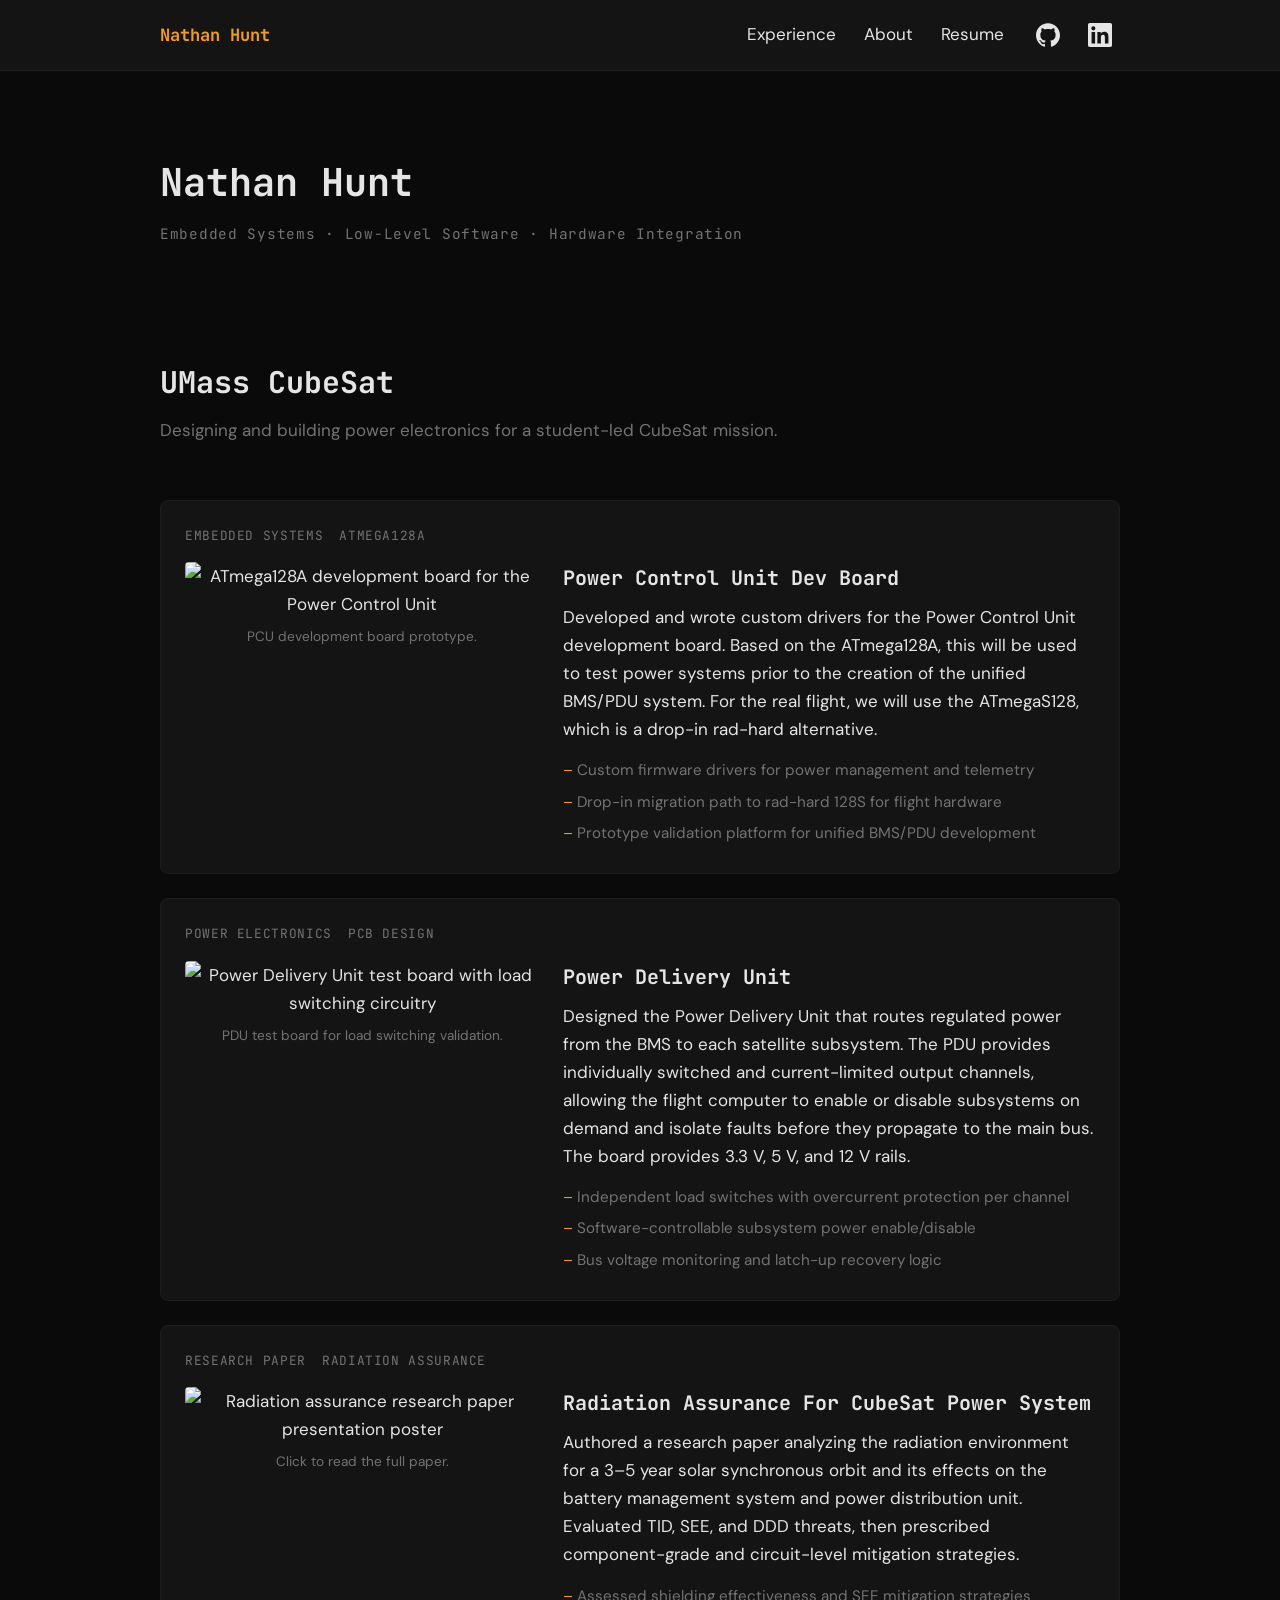
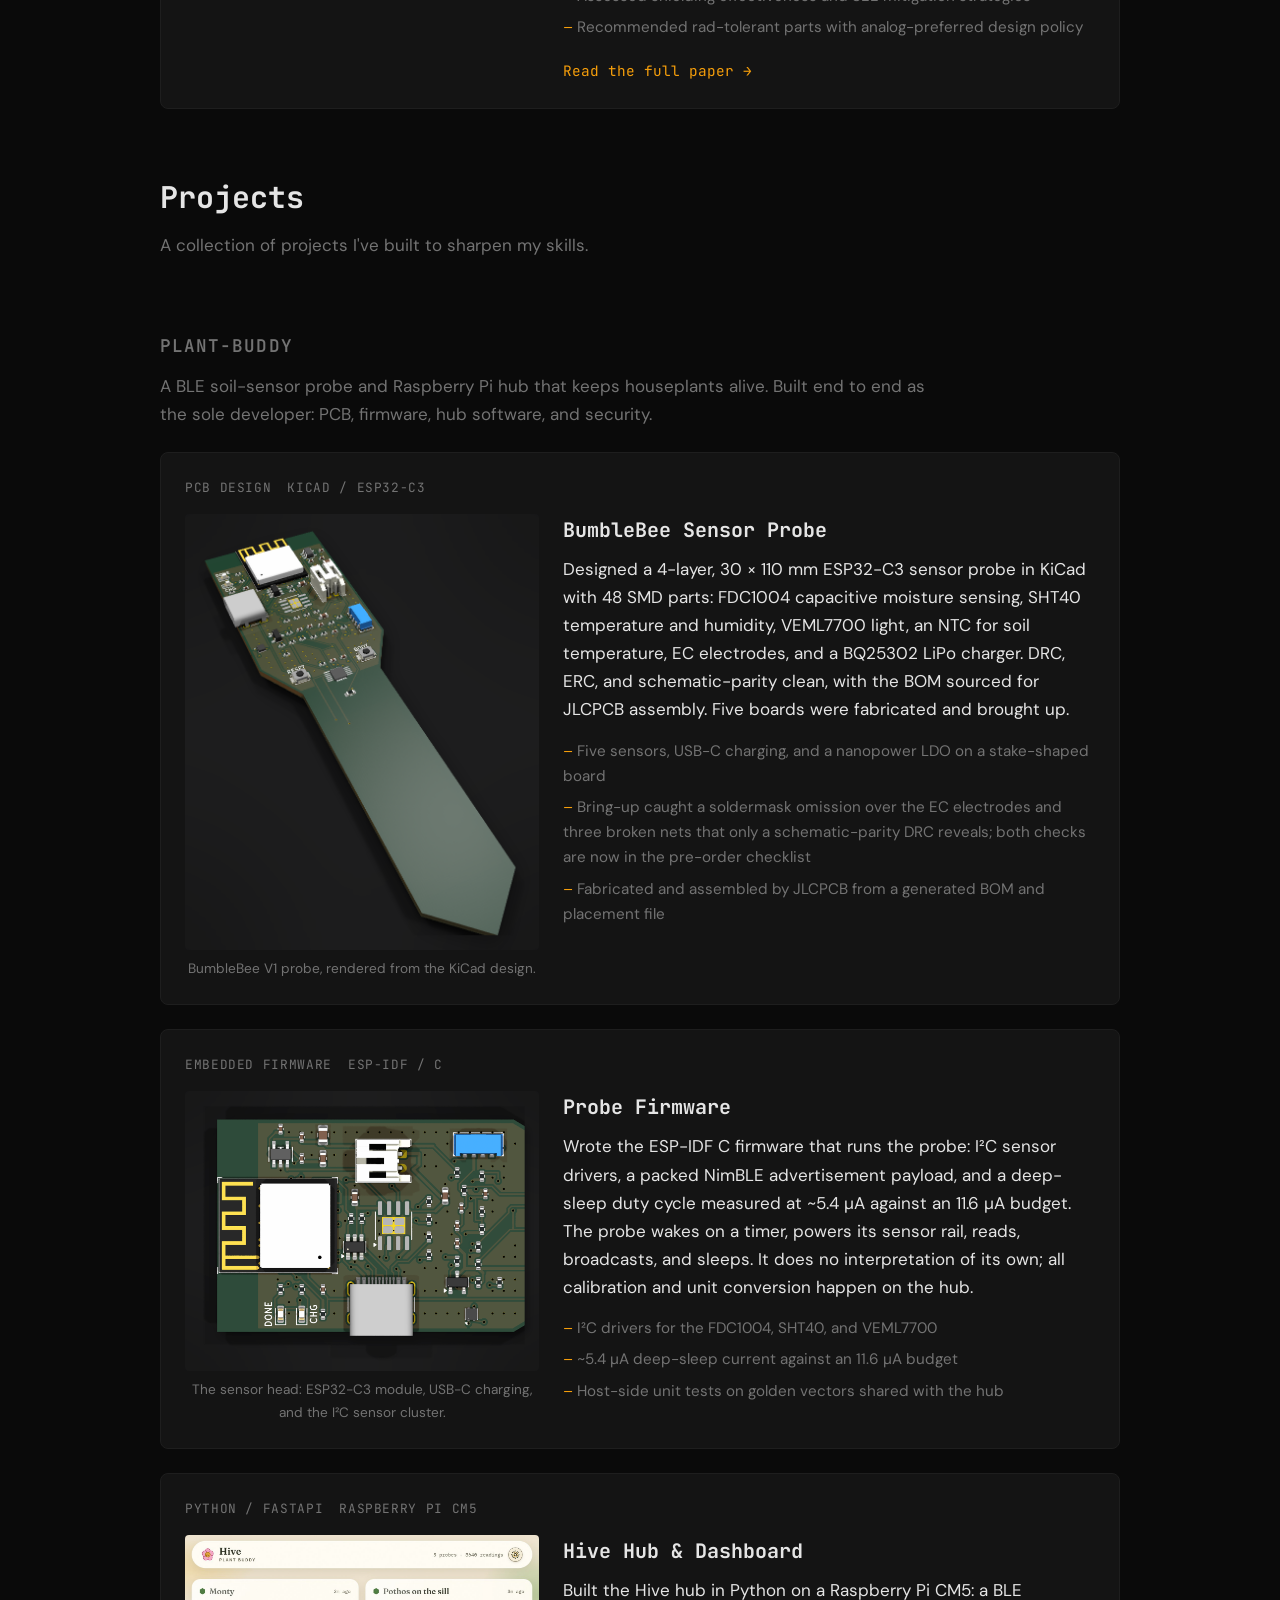
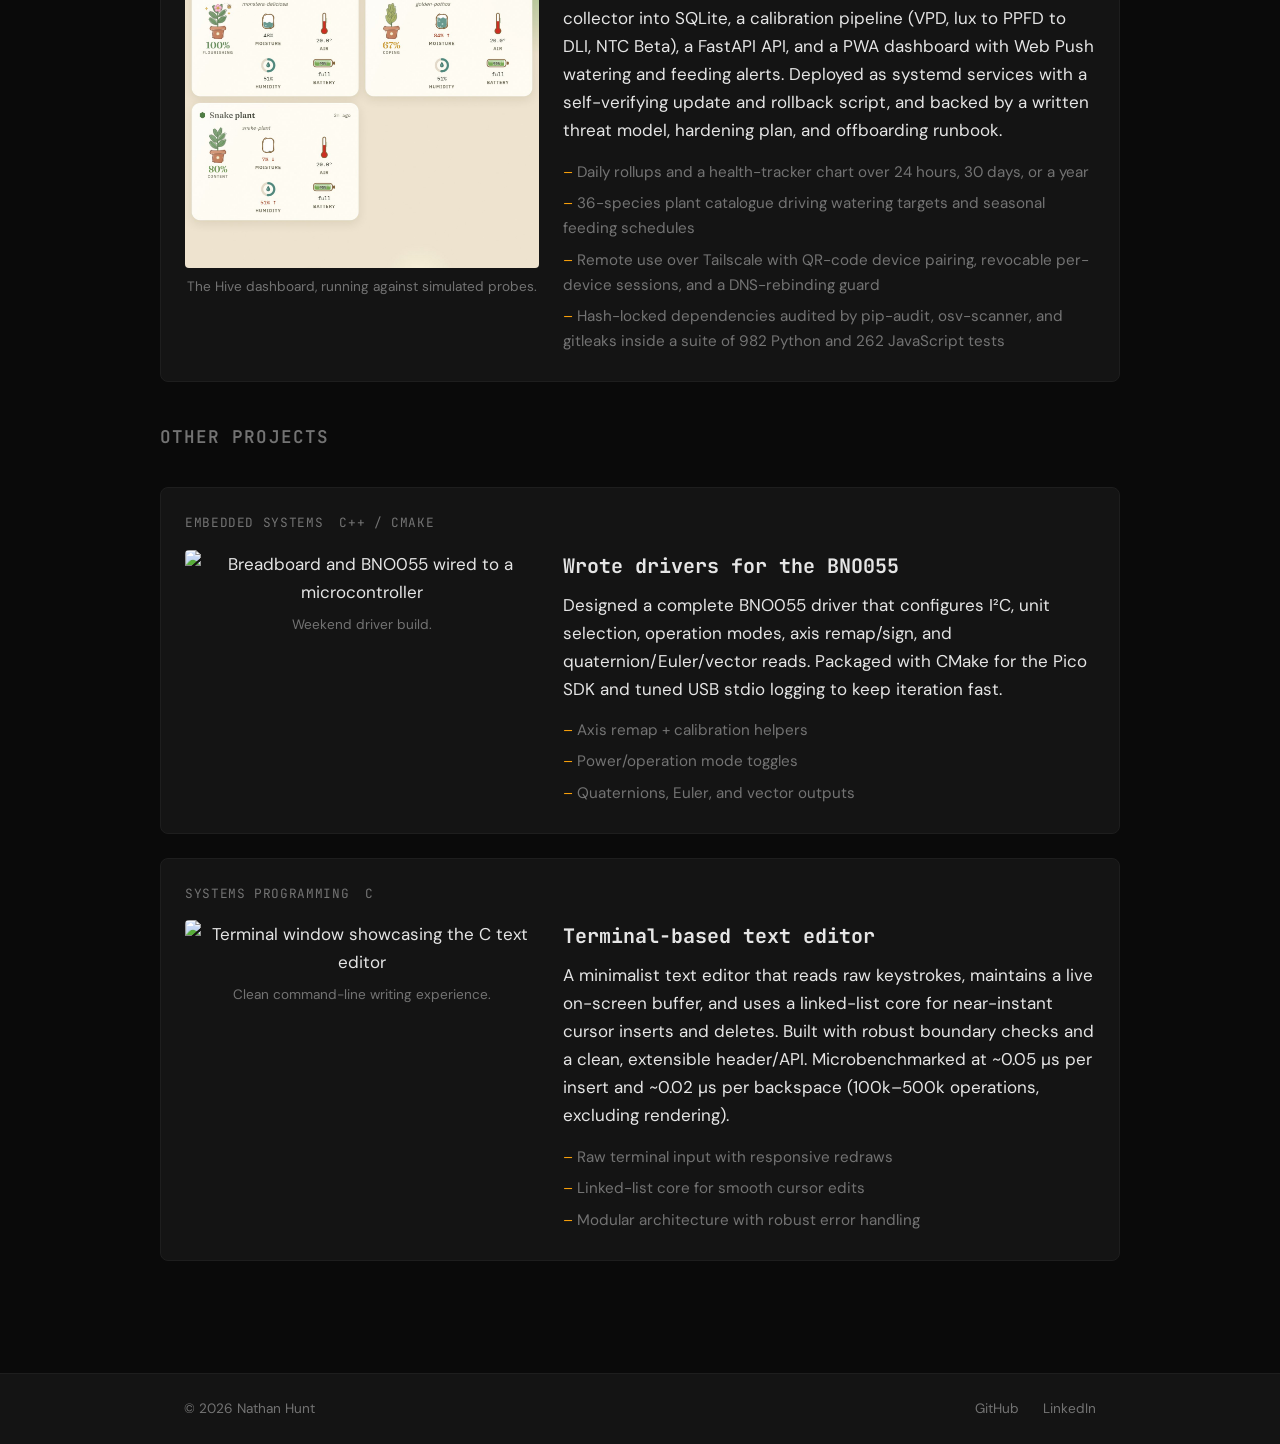
==== index.html @ d7361bd7 "Skills update - update with my summer project" ====
<!doctype html>
<html lang="en">

<head>
  <meta charset="utf-8" />
  <meta name="viewport" content="width=device-width, initial-scale=1" />


  <title>Projects | Nathan Hunt</title>

  <link rel="preconnect" href="https://fonts.googleapis.com">
  <link rel="preconnect" href="https://fonts.gstatic.com" crossorigin>
  <link
    href="https://fonts.googleapis.com/css2?family=DM+Sans:wght@400;500;700&family=JetBrains+Mono:wght@400;700&display=swap"
    rel="stylesheet">
  <link rel="stylesheet" href="styles.css" />
</head>

<body>
  <header class="site-header">
    <div class="container header-inner">
      <div class="brand-mark">Nathan Hunt</div>
      <nav class="site-nav" aria-label="Main navigation">
        <div class="nav-item has-dropdown">
          <a href="index.html" class="nav-link">Experience</a>
          <div class="dropdown" role="menu" aria-label="Experience shortcuts">
            <a href="index.html#cubesat" class="dropdown-heading">UMass CubeSat</a>
            <a href="index.html#cubesat_work_pcu" class="dropdown-link">Power Control Unit</a>
            <a href="index.html#cubesat_work_pdu" class="dropdown-link">Power Delivery Unit</a>
            <a href="index.html#cubesat_work_2" class="dropdown-link">Radiation Paper</a>
            <a href="index.html#projects" class="dropdown-heading">Projects</a>
            <a href="index.html#plantbuddy" class="dropdown-link">Plant-Buddy</a>
            <a href="index.html#project_1" class="dropdown-link">BNO055 Drivers</a>
            <a href="index.html#project_2" class="dropdown-link">Terminal-Based Text Editor</a>
          </div>
        </div>
        <a href="about.html" class="nav-link">About</a>
        <a href="resume.html" class="nav-link">Resume</a>
        <a href="https://github.com/nhunt1984" class="nav-icon" target="_blank" rel="noopener noreferrer"
          aria-label="GitHub profile (opens in a new tab)" title="GitHub">
          <svg xmlns="http://www.w3.org/2000/svg" viewBox="0 0 24 24" aria-hidden="true">
            <path
              d="M12 .297c-6.63 0-12 5.373-12 12 0 5.303 3.438 9.8 8.205 11.385.6.113.82-.258.82-.577 0-.285-.01-1.04-.015-2.04-3.338.724-4.042-1.61-4.042-1.61C4.422 18.07 3.633 17.7 3.633 17.7c-1.087-.744.084-.729.084-.729 1.205.084 1.838 1.236 1.838 1.236 1.07 1.835 2.809 1.305 3.495.998.108-.776.417-1.305.76-1.605-2.665-.3-5.466-1.332-5.466-5.93 0-1.31.465-2.38 1.235-3.22-.135-.303-.54-1.523.105-3.176 0 0 1.005-.322 3.3 1.23.96-.267 1.98-.399 3-.405 1.02.006 2.04.138 3 .405 2.28-1.552 3.285-1.23 3.285-1.23.645 1.653.24 2.873.12 3.176.765.84 1.23 1.91 1.23 3.22 0 4.61-2.805 5.625-5.475 5.92.42.36.81 1.096.81 2.22 0 1.606-.015 2.896-.015 3.286 0 .315.21.69.825.57C20.565 22.092 24 17.592 24 12.297c0-6.627-5.373-12-12-12" />
          </svg>
        </a>
        <a href="https://www.linkedin.com/in/nathan-hunt-a6624a30b/" class="nav-icon" target="_blank"
          rel="noopener noreferrer" aria-label="LinkedIn profile (opens in a new tab)" title="LinkedIn">
          <svg xmlns="http://www.w3.org/2000/svg" viewBox="0 0 24 24" aria-hidden="true">
            <path
              d="M20.447 20.452h-3.554v-5.569c0-1.328-.027-3.037-1.852-3.037-1.853 0-2.136 1.445-2.136 2.939v5.667H9.351V9h3.414v1.561h.046c.477-.9 1.637-1.85 3.37-1.85 3.601 0 4.267 2.37 4.267 5.455v6.286zM5.337 7.433a2.062 2.062 0 0 1 0-4.124 2.062 2.062 0 0 1 0 4.124zM7.119 20.452H3.555V9h3.564v11.452zM22.225 0H1.771C.792 0 0 .774 0 1.729v20.542C0 23.227.792 24 1.771 24h20.451C23.2 24 24 23.227 24 22.271V1.729C24 .774 23.2 0 22.222 0h.003z" />
          </svg>
        </a>
      </nav>
    </div>
  </header>

  <main class="container page-shell">
    <section class="hero">
      <h1 class="hero-name">Nathan Hunt</h1>
      <p class="hero-subtitle">Embedded Systems · Low-Level Software · Hardware Integration</p>

    </section>

    <section class="projects" id="cubesat" aria-label="UMass CubeSat work">
      <div class="section-header">
        <h2>UMass CubeSat</h2>
        <p class="lead">Designing and building power electronics for a student-led CubeSat mission.</p>
      </div>

      <article class="project-card" id="cubesat_work_pcu">
        <div class="card-meta">
          <span>Embedded Systems</span>
          <span>ATmega128A</span>
        </div>
        <div class="project-body">
          <figure class="project-media">
            <img class="expandable" src="images/CubeSat_Images/AtMegaDevBoard.png"
              alt="ATmega128A development board for the Power Control Unit" loading="lazy" decoding="async" />
            <figcaption>PCU development board prototype.</figcaption>
          </figure>
          <div>
            <h3>Power Control Unit Dev Board</h3>
            <p>Developed and wrote custom drivers for the Power Control Unit development board. Based on the
              ATmega128A, this will be used to test power
              systems prior to the creation of the unified BMS/PDU system. For the real flight, we will use the ATmegaS128,
              which is a drop-in rad-hard alternative.</p>
            <ul class="capability-list" aria-label="Key capabilities">
              <li>Custom firmware drivers for power management and telemetry</li>
              <li>Drop-in migration path to rad-hard 128S for flight hardware</li>
              <li>Prototype validation platform for unified BMS/PDU development</li>
            </ul>
          </div>
        </div>
      </article>

      <article class="project-card" id="cubesat_work_pdu">
        <div class="card-meta">
          <span>Power Electronics</span>
          <span>PCB Design</span>
        </div>
        <div class="project-body">
          <figure class="project-media">
            <img class="expandable" src="images/CubeSat_Images/PDU-TestBoard.png"
              alt="Power Delivery Unit test board with load switching circuitry" loading="lazy" decoding="async" />
            <figcaption>PDU test board for load switching validation.</figcaption>
          </figure>
          <div>
            <h3>Power Delivery Unit</h3>
            <p>Designed the Power Delivery Unit that routes regulated power from the BMS to each satellite
              subsystem. The PDU provides individually switched and current-limited output channels, allowing
              the flight computer to enable or disable subsystems on demand and isolate faults before they
              propagate to the main bus. The board provides 3.3 V, 5 V, and 12 V rails.</p>
            <ul class="capability-list" aria-label="Key capabilities">
              <li>Independent load switches with overcurrent protection per channel</li>
              <li>Software-controllable subsystem power enable/disable</li>
              <li>Bus voltage monitoring and latch-up recovery logic</li>
            </ul>
          </div>
        </div>
      </article>

      <a href="radiation-paper.html" class="project-card-link">
        <article class="project-card" id="cubesat_work_2">
          <div class="card-meta">
            <span>Research Paper</span>
            <span>Radiation Assurance</span>
          </div>
          <div class="project-body">
            <figure class="project-media">
              <img src="images/CubeSat_Images/Radiation Assurance For CubeSat Power System_Presentation.png"
                alt="Radiation assurance research paper presentation poster" loading="lazy" decoding="async" />
              <figcaption>Click to read the full paper.</figcaption>
            </figure>
            <div>
              <h3>Radiation Assurance For CubeSat Power System</h3>
              <p>Authored a research paper analyzing the radiation environment for a 3–5 year solar synchronous orbit
                and its effects on the battery management system and power distribution unit. Evaluated TID, SEE, and
                DDD threats, then prescribed component-grade and circuit-level mitigation strategies.</p>
              <ul class="capability-list" aria-label="Key capabilities">

                <li>Assessed shielding effectiveness and SEE mitigation strategies</li>
                <li>Recommended rad-tolerant parts with analog-preferred design policy</li>
              </ul>
              <span class="read-paper-cta">Read the full paper &rarr;</span>
            </div>
          </div>
        </article>
      </a>
    </section>

    <section class="projects" id="projects" aria-label="Highlighted projects">
      <div class="section-header">
        <h2>Projects</h2>
        <p class="lead">A collection of projects I've built to sharpen my skills.</p>
      </div>

      <div class="subsection-header" id="plantbuddy">
        <h3 class="subsection-heading">Plant-Buddy</h3>
        <p class="lead">A BLE soil-sensor probe and Raspberry Pi hub that keeps houseplants alive. Built end to end as
          the sole developer: PCB, firmware, hub software, and security.</p>
      </div>

      <article class="project-card" id="plantbuddy_probe">
        <div class="card-meta">
          <span>PCB Design</span>
          <span>KiCad / ESP32-C3</span>
        </div>
        <div class="project-body">
          <figure class="project-media">
            <img class="expandable" src="images/PlantBuddy_Images/BumbleBee_Board_Render.png"
              alt="3D render of the BumbleBee V1 sensor probe board, a stake-shaped PCB with an ESP32-C3 module at the head"
              loading="lazy" decoding="async" />
            <figcaption>BumbleBee V1 probe, rendered from the KiCad design.</figcaption>
          </figure>
          <div>
            <h3>BumbleBee Sensor Probe</h3>
            <p>Designed a 4-layer, 30 × 110 mm ESP32-C3 sensor probe in KiCad with 48 SMD parts: FDC1004 capacitive
              moisture sensing, SHT40 temperature and humidity, VEML7700 light, an NTC for soil temperature, EC
              electrodes, and a BQ25302 LiPo charger. DRC, ERC, and schematic-parity clean, with the BOM sourced for
              JLCPCB assembly. Five boards were fabricated and brought up.</p>
            <ul class="capability-list" aria-label="Key capabilities">
              <li>Five sensors, USB-C charging, and a nanopower LDO on a stake-shaped board</li>
              <li>Bring-up caught a soldermask omission over the EC electrodes and three broken nets that only a
                schematic-parity DRC reveals; both checks are now in the pre-order checklist</li>
              <li>Fabricated and assembled by JLCPCB from a generated BOM and placement file</li>
            </ul>
          </div>
        </div>
      </article>

      <article class="project-card" id="plantbuddy_firmware">
        <div class="card-meta">
          <span>Embedded Firmware</span>
          <span>ESP-IDF / C</span>
        </div>
        <div class="project-body">
          <figure class="project-media">
            <img class="expandable" src="images/PlantBuddy_Images/BumbleBee_Sensor_Head.png"
              alt="Close-up render of the probe sensor head showing the ESP32-C3 module, USB-C port, and I2C sensors"
              loading="lazy" decoding="async" />
            <figcaption>The sensor head: ESP32-C3 module, USB-C charging, and the I²C sensor cluster.</figcaption>
          </figure>
          <div>
            <h3>Probe Firmware</h3>
            <p>Wrote the ESP-IDF C firmware that runs the probe: I²C sensor drivers, a packed NimBLE advertisement
              payload, and a deep-sleep duty cycle measured at ~5.4 µA against an 11.6 µA budget. The probe wakes on a
              timer, powers its sensor rail, reads, broadcasts, and sleeps. It does no interpretation of its own; all
              calibration and unit conversion happen on the hub.</p>
            <ul class="capability-list" aria-label="Key capabilities">
              <li>I²C drivers for the FDC1004, SHT40, and VEML7700</li>
              <li>~5.4 µA deep-sleep current against an 11.6 µA budget</li>
              <li>Host-side unit tests on golden vectors shared with the hub</li>
            </ul>
          </div>
        </div>
      </article>

      <article class="project-card" id="plantbuddy_hive">
        <div class="card-meta">
          <span>Python / FastAPI</span>
          <span>Raspberry Pi CM5</span>
        </div>
        <div class="project-body">
          <figure class="project-media">
            <img class="expandable" src="images/PlantBuddy_Images/Hive_Dashboard.jpg"
              alt="Hive dashboard showing three plant cards with moisture, air temperature, humidity, and battery readings"
              loading="lazy" decoding="async" />
            <figcaption>The Hive dashboard, running against simulated probes.</figcaption>
          </figure>
          <div>
            <h3>Hive Hub &amp; Dashboard</h3>
            <p>Built the Hive hub in Python on a Raspberry Pi CM5: a BLE collector into SQLite, a calibration
              pipeline (VPD, lux to PPFD to DLI, NTC Beta), a FastAPI API, and a PWA dashboard with Web Push watering
              and feeding alerts. Deployed as systemd services with a self-verifying update and rollback script, and
              backed by a written threat model, hardening plan, and offboarding runbook.</p>
            <ul class="capability-list" aria-label="Key capabilities">
              <li>Daily rollups and a health-tracker chart over 24 hours, 30 days, or a year</li>
              <li>36-species plant catalogue driving watering targets and seasonal feeding schedules</li>
              <li>Remote use over Tailscale with QR-code device pairing, revocable per-device sessions, and a
                DNS-rebinding guard</li>
              <li>Hash-locked dependencies audited by pip-audit, osv-scanner, and gitleaks inside a suite of 982 Python
                and 262 JavaScript tests</li>
            </ul>
          </div>
        </div>
      </article>

      <div class="subsection-header">
        <h3 class="subsection-heading">Other Projects</h3>
      </div>

      <article class="project-card" id="project_1">
        <div class="card-meta">
          <span>Embedded Systems</span>
          <span>C++ / CMake</span>
        </div>
        <div class="project-body">
          <figure class="project-media">
            <img src="images/Project_images/BNO055_Project_Cover.png"
              alt="Breadboard and BNO055 wired to a microcontroller" loading="lazy" decoding="async" />
            <figcaption>Weekend driver build.</figcaption>
          </figure>
          <div>
            <h3>Wrote drivers for the BNO055</h3>
            <p>Designed a complete BNO055 driver that configures I²C, unit selection, operation modes, axis remap/sign,
              and quaternion/Euler/vector reads. Packaged with CMake for the Pico SDK and tuned USB stdio logging to
              keep iteration fast.</p>
            <ul class="capability-list" aria-label="Key capabilities">
              <li>Axis remap + calibration helpers</li>
              <li>Power/operation mode toggles</li>
              <li>Quaternions, Euler, and vector outputs</li>
            </ul>
          </div>
        </div>
      </article>

      <article class="project-card" id="project_2">
        <div class="card-meta">
          <span>Systems Programming</span>
          <span>C</span>
        </div>
        <div class="project-body">
          <figure class="project-media">
            <img src="images/Project_images/Text_editor_P_cover.png" alt="Terminal window showcasing the C text editor"
              loading="lazy" decoding="async" />
            <figcaption>Clean command-line writing experience.</figcaption>
          </figure>
          <div>
            <h3>Terminal-based text editor</h3>
            <p>A minimalist text editor that reads raw keystrokes, maintains a live on-screen buffer, and uses a
              linked-list core for near-instant cursor inserts and deletes. Built with robust boundary checks and a
              clean, extensible header/API. Microbenchmarked at ~0.05 µs per insert and ~0.02 µs per backspace
              (100k–500k operations, excluding rendering).</p>
            <ul class="capability-list" aria-label="Key capabilities">
              <li>Raw terminal input with responsive redraws</li>
              <li>Linked-list core for smooth cursor edits</li>
              <li>Modular architecture with robust error handling</li>
            </ul>
          </div>
        </div>
      </article>
    </section>
  </main>

  <footer class="site-footer">
    <div class="container footer-inner">
      <span class="footer-copy">© 2026 Nathan Hunt</span>
      <div class="footer-links">
        <a href="https://github.com/nhunt1984" target="_blank" rel="noopener noreferrer">GitHub</a>
        <a href="https://www.linkedin.com/in/nathan-hunt-a6624a30b/" target="_blank"
          rel="noopener noreferrer">LinkedIn</a>
      </div>
    </div>
  </footer>

  <div id="lightbox" class="lightbox" aria-hidden="true">
    <img id="lightbox-img" src="" alt="" />
  </div>

  <script src="nav.js"></script>
</body>

</html>
---- styles.css ----
/* ===== Reset & Custom Properties ===== */

*, *::before, *::after {
  box-sizing: border-box;
  margin: 0;
  padding: 0;
}

:root {
  --bg: #0a0a0a;
  --surface: #141414;
  --border: #1e1e1e;
  --text: #e5e5e5;
  --muted: #737373;
  --accent: #f59e0b;
  color-scheme: dark;
}

html, body {
  height: 100%;
}

body {
  min-height: 100vh;
  font-family: "DM Sans", sans-serif;
  background: var(--bg);
  color: var(--text);
  font-size: 17px;
  line-height: 1.65;
}

/* ===== Layout ===== */

.container {
  width: 100%;
  max-width: 960px;
  margin: 0 auto;
  padding: 0 1.5rem;
}

.page-shell {
  display: flex;
  flex-direction: column;
  gap: 4rem;
  padding: 3rem 0;
}

/* ===== Header & Navigation ===== */

.site-header {
  width: 100%;
  background: var(--surface);
  border-bottom: 1px solid var(--border);
  position: sticky;
  top: 0;
  z-index: 100;
}

.header-inner {
  display: flex;
  align-items: center;
  justify-content: space-between;
  gap: 1rem;
  padding: 0.75rem 0;
}

.brand-mark {
  font-family: "JetBrains Mono", monospace;
  font-weight: 700;
  color: var(--accent);
  text-decoration: none;
}

.site-nav {
  display: flex;
  gap: 0.25rem;
  align-items: center;
}

.nav-link {
  display: inline-block;
  padding: 0.5rem 0.75rem;
  text-decoration: none;
  color: var(--text);
  border-bottom: 2px solid transparent;
  transition: color 0.3s ease, border-color 0.3s ease;
}

.nav-link:hover {
  color: var(--accent);
}

.nav-link:focus-visible {
  outline: 2px solid var(--accent);
  outline-offset: 2px;
}

.nav-link[aria-current="page"],
.nav-link.active {
  color: var(--accent);
  border-bottom-color: var(--accent);
  font-weight: 700;
}

.nav-item {
  position: relative;
}

.dropdown {
  position: absolute;
  top: calc(100% + 6px);
  left: 0;
  min-width: 200px;
  background: var(--surface);
  border: 1px solid var(--border);
  border-radius: 8px;
  padding: 0.5rem;
  opacity: 0;
  pointer-events: none;
  transition: opacity 0.15s ease;
  z-index: 50;
}

.has-dropdown:hover .dropdown,
.has-dropdown:focus-within .dropdown {
  opacity: 1;
  pointer-events: auto;
}

.dropdown-link {
  display: block;
  padding: 0.5rem 0.75rem;
  border-radius: 4px;
  color: var(--text);
  text-decoration: none;
  white-space: nowrap;
  transition: color 0.3s ease;
}

.dropdown-link:hover {
  color: var(--accent);
}

.dropdown-link:focus-visible {
  outline: 2px solid var(--accent);
  outline-offset: 2px;
}

.dropdown-heading {
  display: block;
  padding: 0.4rem 0.75rem 0.15rem;
  font-size: 0.7rem;
  font-weight: 700;
  text-transform: uppercase;
  letter-spacing: 0.08em;
  color: var(--muted);
}

a.dropdown-heading {
  text-decoration: none;
  transition: color 0.3s ease;
}

a.dropdown-heading:hover {
  color: var(--accent);
}

a.dropdown-heading:focus-visible {
  outline: 2px solid var(--accent);
  outline-offset: 2px;
}

.dropdown-heading + .dropdown-link {
  margin-top: 0;
}

.dropdown-heading:not(:first-child) {
  margin-top: 0.35rem;
  border-top: 1px solid var(--border);
  padding-top: 0.5rem;
}

.subsection-header {
  margin-top: 1rem;
}

.subsection-heading {
  font-family: "JetBrains Mono", monospace;
  font-size: 1.1rem;
  font-weight: 600;
  color: var(--muted);
  text-transform: uppercase;
  letter-spacing: 0.06em;
  margin-bottom: 0.75rem;
}

.subsection-header .lead {
  color: var(--muted);
  max-width: 65ch;
}

.nav-icon {
  display: inline-flex;
  align-items: center;
  justify-content: center;
  width: 40px;
  height: 40px;
  margin-left: 0.5rem;
  color: var(--text);
  text-decoration: none;
  transition: color 0.3s ease;
}

.nav-icon:hover {
  color: var(--accent);
}

.nav-icon:focus-visible {
  outline: 2px solid var(--accent);
  outline-offset: 2px;
}

.nav-icon svg {
  width: 24px;
  height: 24px;
  fill: currentColor;
}

/* ===== Hero ===== */

.hero {
  padding: 2rem 0;
}

.hero-name {
  font-family: "JetBrains Mono", monospace;
  font-size: clamp(2rem, 3vw, 2.5rem);
  font-weight: 700;
  margin-bottom: 0.5rem;
}

.hero-subtitle {
  font-family: "JetBrains Mono", monospace;
  font-size: 0.9rem;
  color: var(--muted);
  letter-spacing: 0.05em;
  margin-bottom: 1rem;
}

.hero-lead {
  color: var(--muted);
  max-width: 60ch;
  margin-bottom: 1.5rem;
}

.hero-links {
  display: flex;
  gap: 1.5rem;
}

.hero-links a {
  color: var(--accent);
  text-decoration: none;
  font-family: "JetBrains Mono", monospace;
  font-size: 0.95rem;
  transition: color 0.3s ease;
}

.hero-links a:hover {
  text-decoration: underline;
}

.hero-links a:focus-visible {
  outline: 2px solid var(--accent);
  outline-offset: 2px;
}

/* ===== Section Headers ===== */

.section-header {
  margin-bottom: 2rem;
}

.eyebrow {
  font-family: "JetBrains Mono", monospace;
  text-transform: uppercase;
  letter-spacing: 0.12em;
  font-size: 0.8rem;
  color: var(--muted);
  margin-bottom: 0.5rem;
}

.section-header h2 {
  font-family: "JetBrains Mono", monospace;
  font-size: clamp(1.5rem, 2.4vw, 1.875rem);
  margin-bottom: 0.5rem;
}

.section-header .lead {
  color: var(--muted);
  max-width: 65ch;
}

/* ===== Projects ===== */

.projects {
  display: flex;
  flex-direction: column;
  gap: 1.5rem;
}

.project-card {
  background: var(--surface);
  border: 1px solid var(--border);
  border-radius: 8px;
  padding: 1.5rem;
  transition: border-color 0.3s ease;
}

.project-card:hover {
  border-color: var(--accent);
}

.card-meta {
  display: flex;
  gap: 1rem;
  margin-bottom: 1rem;
  font-family: "JetBrains Mono", monospace;
  font-size: 0.8rem;
  text-transform: uppercase;
  letter-spacing: 0.05em;
  color: var(--muted);
}

.project-body {
  display: grid;
  grid-template-columns: 2fr 3fr;
  gap: 1.5rem;
  align-items: start;
}

.project-card h3 {
  font-family: "JetBrains Mono", monospace;
  font-size: 1.25rem;
  margin-bottom: 0.5rem;
  transition: color 0.3s ease;
}

.project-card:hover h3 {
  color: var(--accent);
}

.project-card p {
  color: var(--text);
  text-align: left;
}

.capability-list {
  list-style: none;
  padding: 0;
  margin: 0.75rem 0 0;
}

.capability-list li {
  padding: 0.2rem 0;
  color: var(--muted);
  font-size: 0.95rem;
}

.capability-list li::before {
  content: "\2013\00a0";
  color: var(--accent);
}

.project-media {
  text-align: center;
}

.project-media img {
  display: block;
  width: 100%;
  height: auto;
  border-radius: 4px;
}

.project-media figcaption {
  font-size: 0.85rem;
  color: var(--muted);
  margin-top: 0.5rem;
}

/* ===== About Page ===== */

.about-header {
  text-align: center;
  margin-bottom: 2rem;
}

.about-photo {
  width: 150px;
  height: 150px;
  border-radius: 50%;
  border: 2px solid var(--accent);
  object-fit: cover;
  margin-bottom: 1rem;
}

.about-header h1 {
  font-family: "JetBrains Mono", monospace;
  font-size: clamp(2rem, 3vw, 2.5rem);
}

.page-card {
  background: var(--surface);
  border: 1px solid var(--border);
  border-radius: 8px;
  padding: 2rem;
}

.about-text {
  text-align: left;
  line-height: 1.7;
  max-width: 65ch;
  margin: 0 auto 1.5rem;
  color: var(--text);
}

.about-text:last-child {
  margin-bottom: 0;
}

/* ===== Resume Page ===== */

.page-title {
  font-family: "JetBrains Mono", monospace;
  font-size: clamp(2rem, 3vw, 2.5rem);
  margin-bottom: 0.25rem;
}

.page-intro {
  color: var(--muted);
  margin-bottom: 1.5rem;
}

.resume-embed {
  text-align: center;
}

.btn-download {
  display: inline-block;
  padding: 0.6rem 1.2rem;
  font-family: "JetBrains Mono", monospace;
  font-size: 0.95rem;
  color: var(--accent);
  border: 1px solid var(--accent);
  border-radius: 4px;
  text-decoration: none;
  transition: color 0.3s ease, border-color 0.3s ease;
  margin-bottom: 1.5rem;
}

.btn-download:hover {
  color: var(--text);
  border-color: var(--text);
}

.btn-download:focus-visible {
  outline: 2px solid var(--accent);
  outline-offset: 2px;
}

.resume-preview {
  border: 1px solid var(--border);
  border-radius: 8px;
  padding: 1rem;
  background: var(--surface);
}

.resume-preview img {
  width: 100%;
  height: auto;
  display: block;
  border-radius: 4px;
}

/* ===== Project Card Link ===== */

.project-card-link {
  text-decoration: none;
  color: inherit;
  display: block;
}

/* ===== PDF Viewer ===== */

.pdf-viewer {
  width: 100%;
  height: 85vh;
  border: 1px solid var(--border);
  border-radius: 8px;
  overflow: hidden;
}

.pdf-viewer object {
  width: 100%;
  height: 100%;
  display: block;
}

/* ===== Footer ===== */

.site-footer {
  background: var(--surface);
  border-top: 1px solid var(--border);
  padding: 1.5rem 0;
  margin-top: 4rem;
}

.footer-inner {
  display: flex;
  align-items: center;
  justify-content: space-between;
}

.footer-copy {
  font-size: 0.85rem;
  color: var(--muted);
}

.footer-links {
  display: flex;
  gap: 1.5rem;
}

.footer-links a {
  color: var(--muted);
  text-decoration: none;
  font-size: 0.85rem;
  transition: color 0.3s ease;
}

.footer-links a:hover {
  color: var(--accent);
}

.footer-links a:focus-visible {
  outline: 2px solid var(--accent);
  outline-offset: 2px;
}

.read-paper-cta {
  display: inline-block;
  margin-top: 1rem;
  font-family: "JetBrains Mono", monospace;
  font-size: 0.9rem;
  color: var(--accent);
  transition: color 0.3s ease;
}

.project-card-link:hover .read-paper-cta {
  text-decoration: underline;
}

/* ===== Lightbox ===== */

.expandable {
  cursor: pointer;
}

.lightbox {
  position: fixed;
  inset: 0;
  z-index: 200;
  display: flex;
  align-items: center;
  justify-content: center;
  background: rgba(0, 0, 0, 0.85);
  opacity: 0;
  visibility: hidden;
  transition: opacity 0.3s ease, visibility 0.3s ease;
  cursor: pointer;
}

.lightbox[aria-hidden="false"] {
  opacity: 1;
  visibility: visible;
}

.lightbox img {
  max-width: 90vw;
  max-height: 90vh;
  border-radius: 6px;
  box-shadow: 0 4px 32px rgba(0, 0, 0, 0.6);
  cursor: default;
}

/* ===== Responsive ===== */

@media (max-width: 640px) {
  .container {
    padding: 0 1rem;
  }

  .header-inner {
    flex-wrap: wrap;
    gap: 0.75rem;
  }

  .site-nav {
    width: 100%;
    justify-content: center;
    flex-wrap: wrap;
    gap: 0.25rem;
  }

  .nav-icon {
    margin-left: 0;
  }

  .project-body {
    grid-template-columns: 1fr;
  }

  .footer-inner {
    flex-direction: column;
    gap: 0.75rem;
    text-align: center;
  }
}
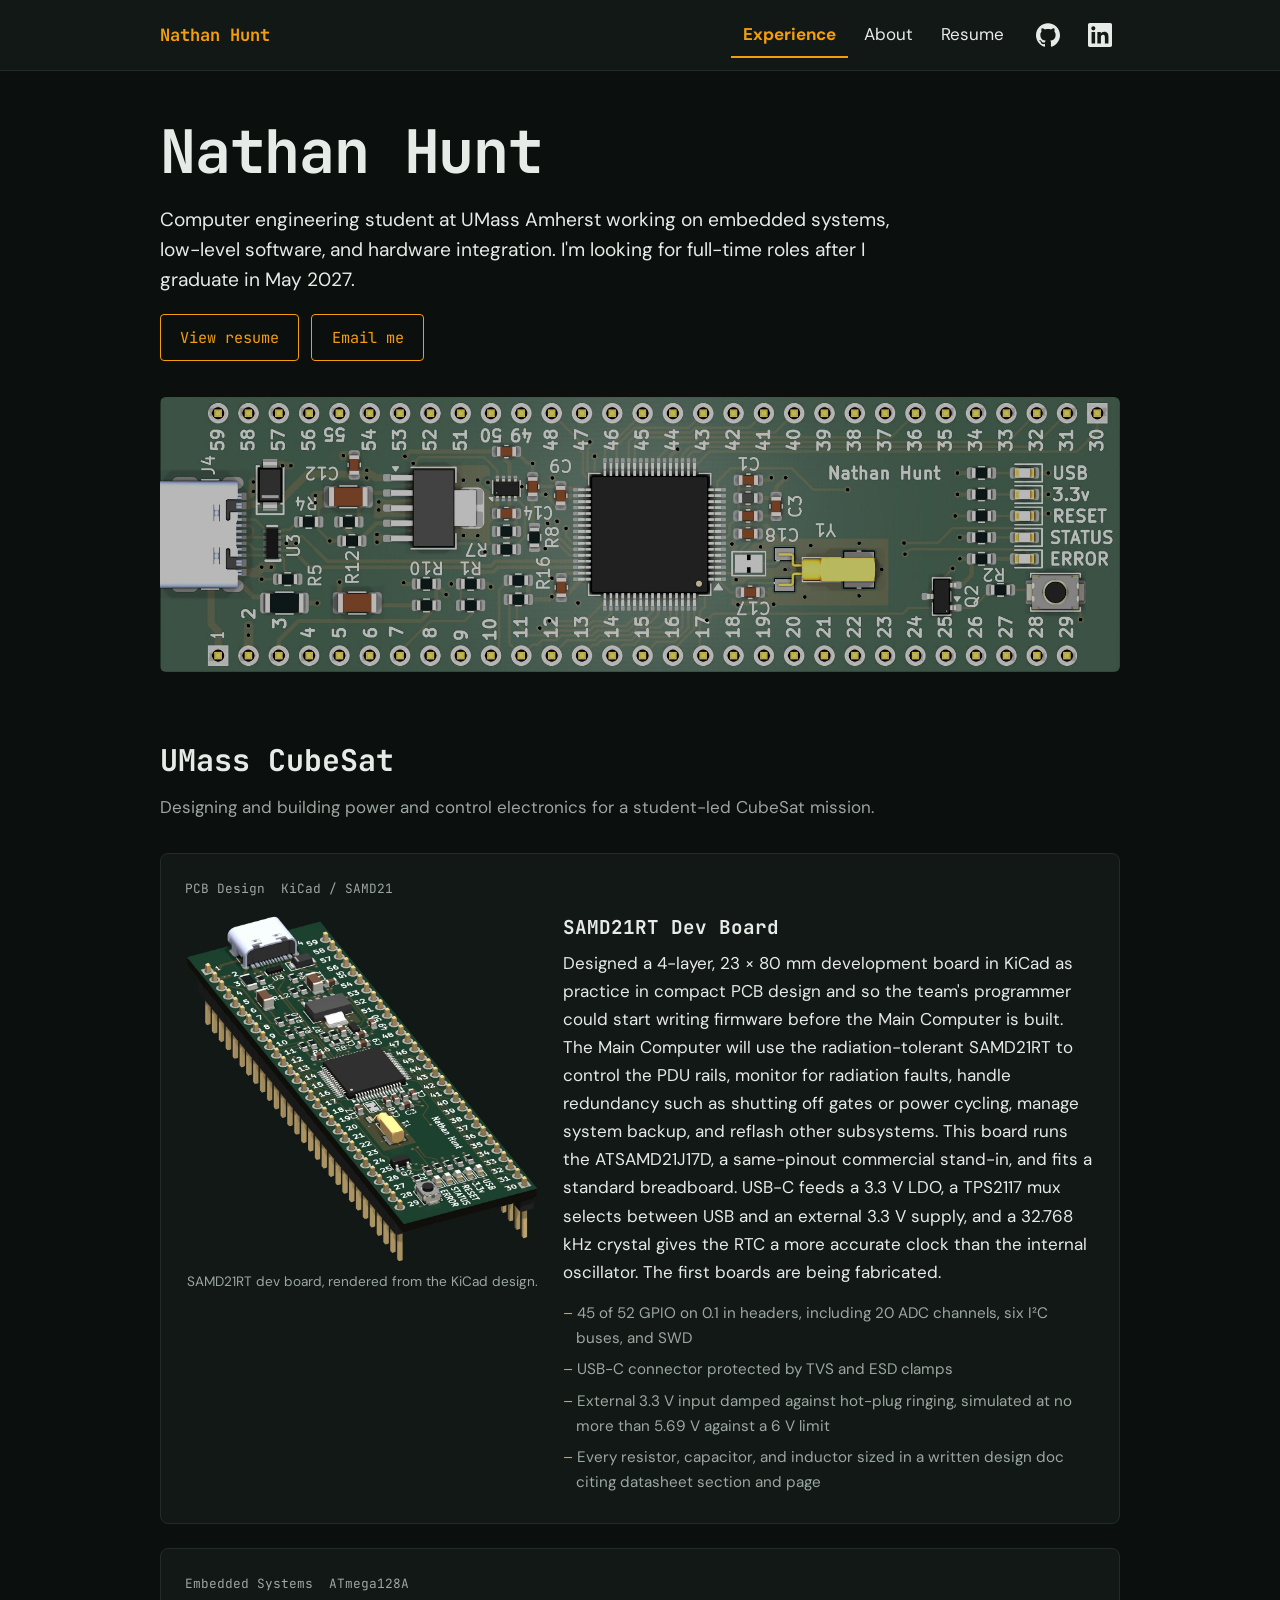
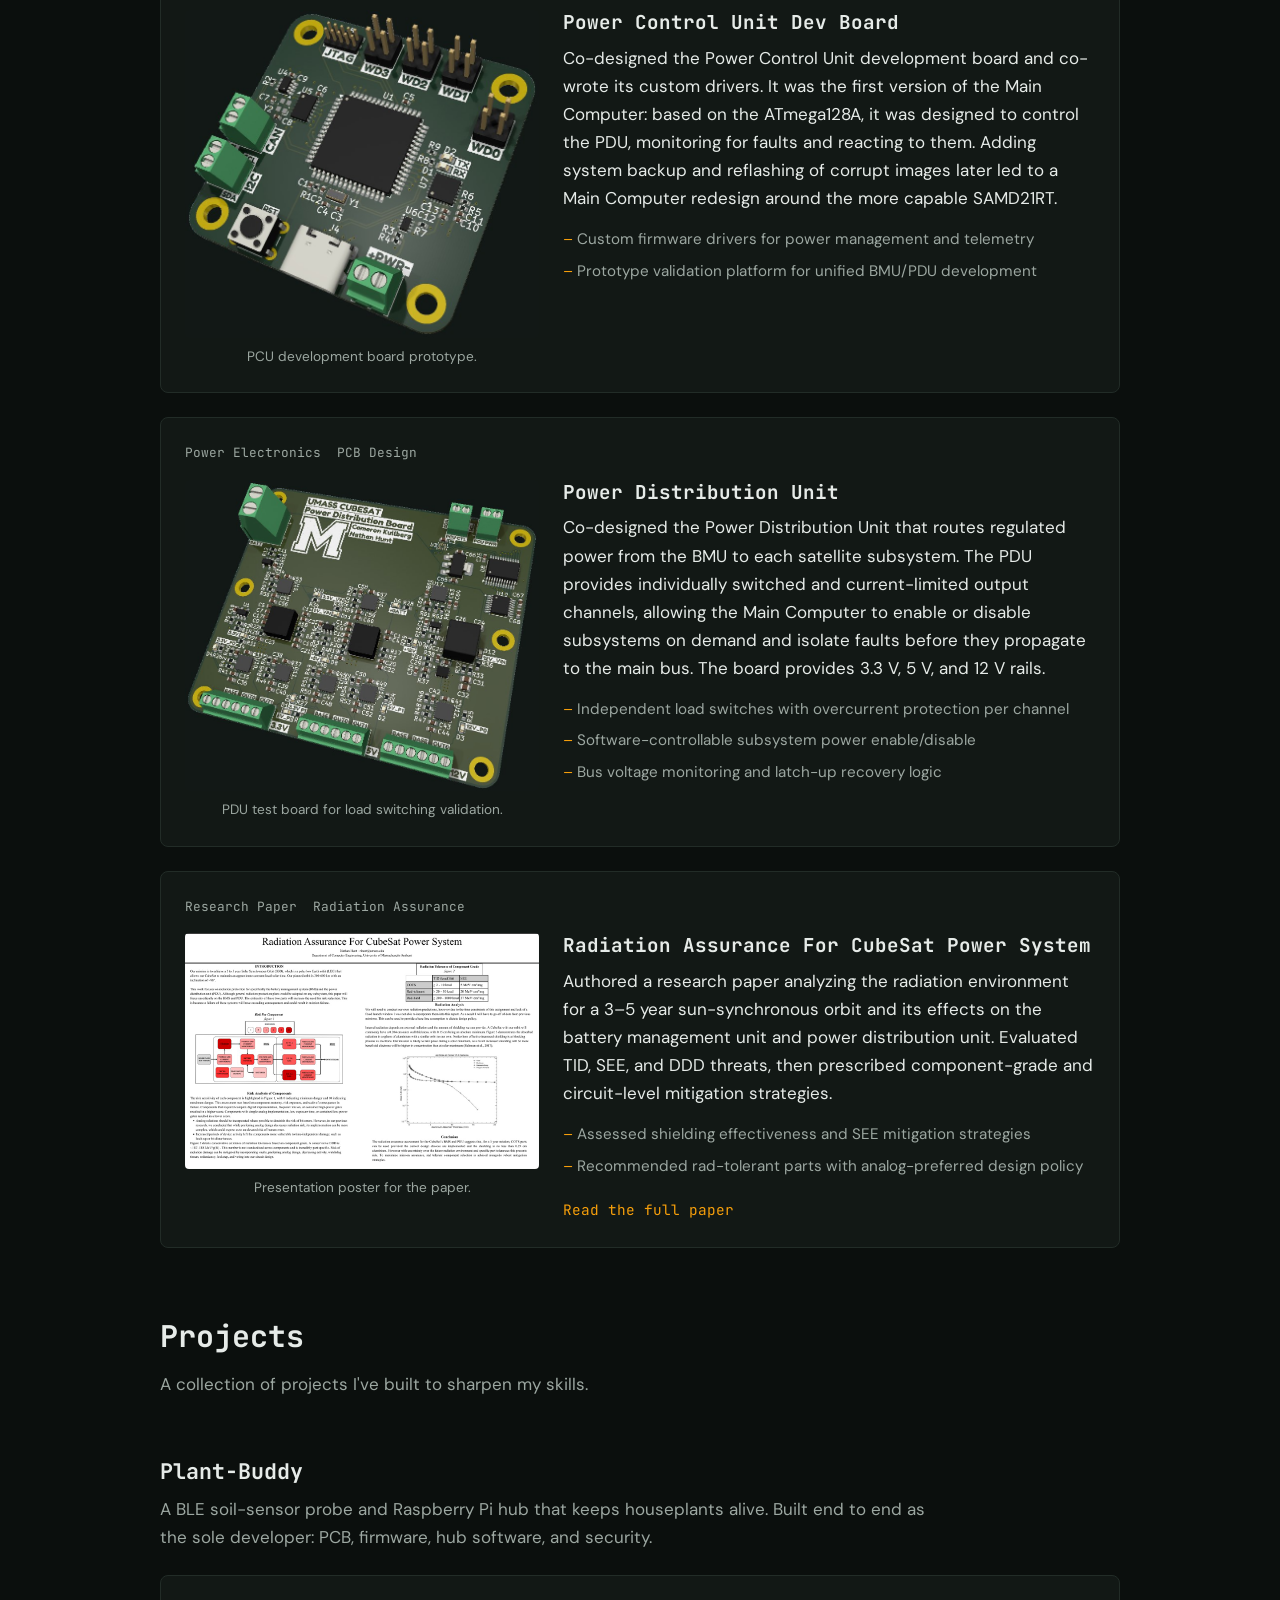
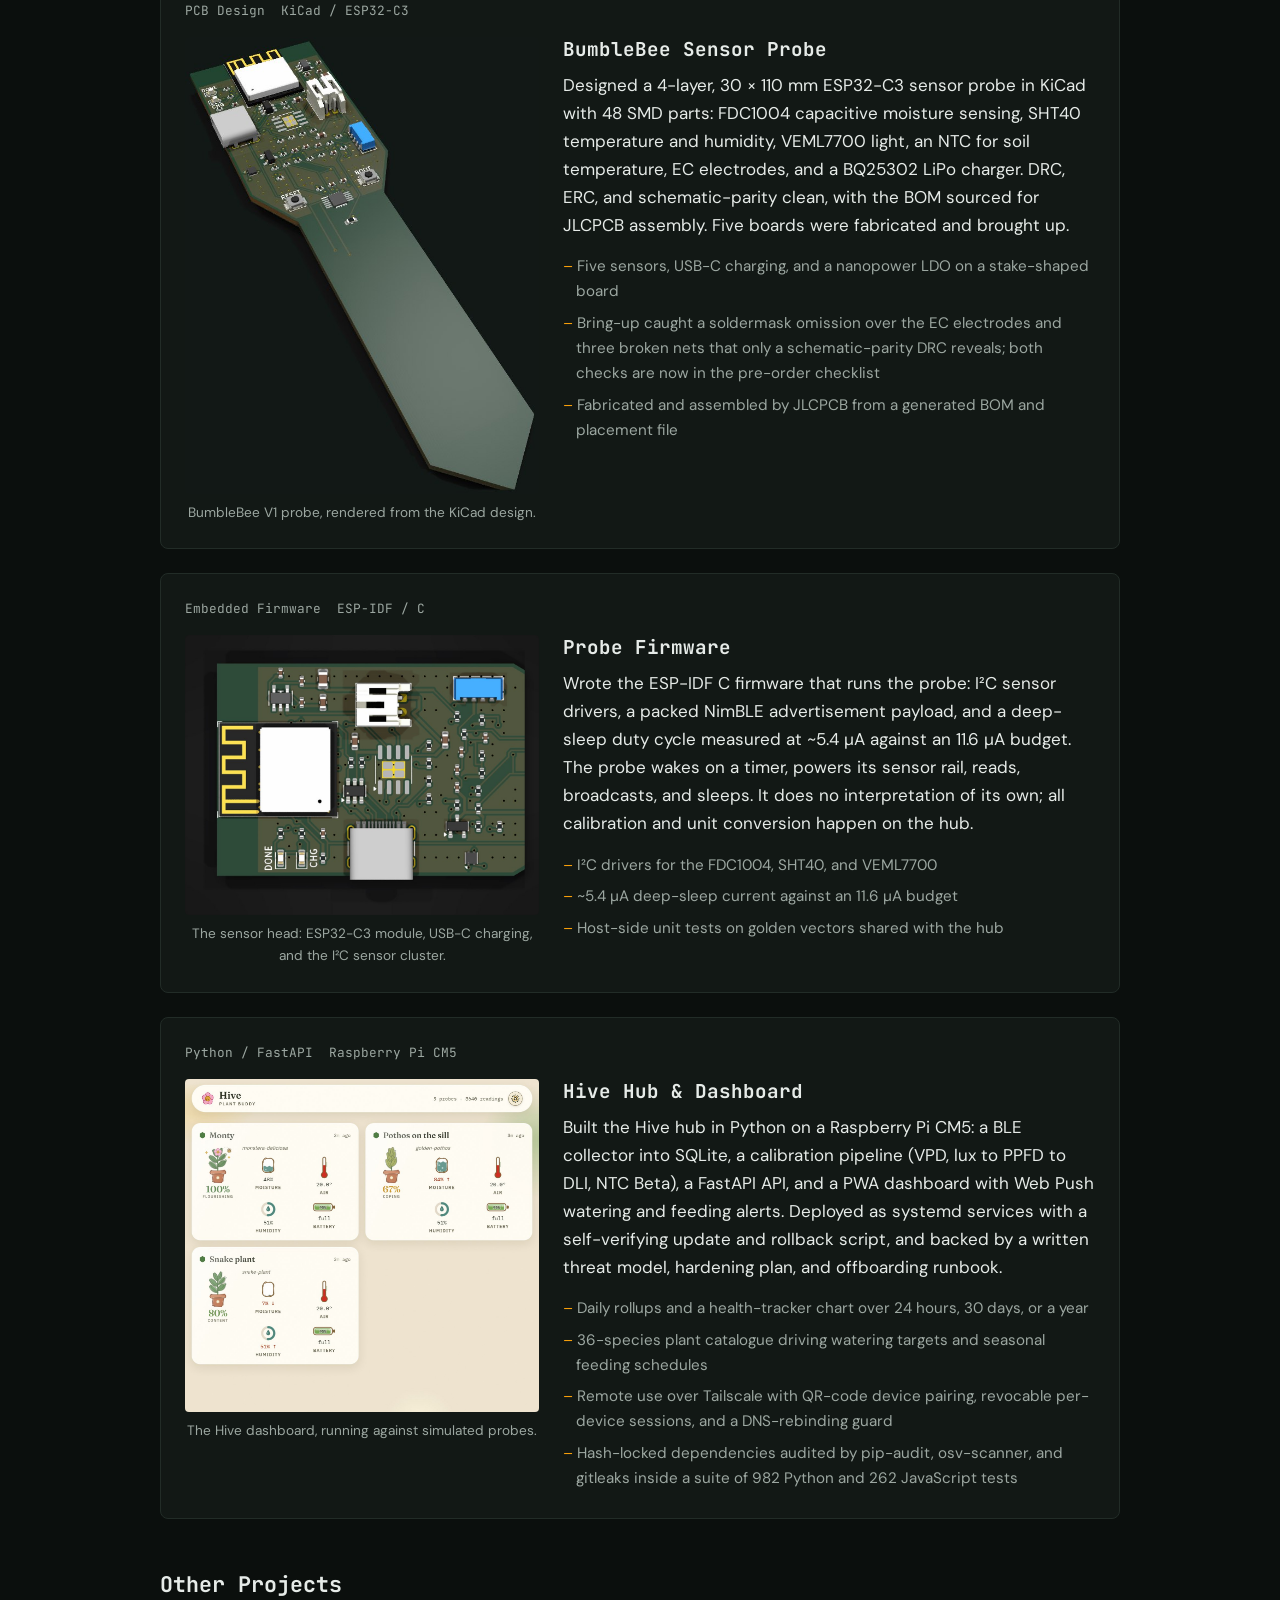
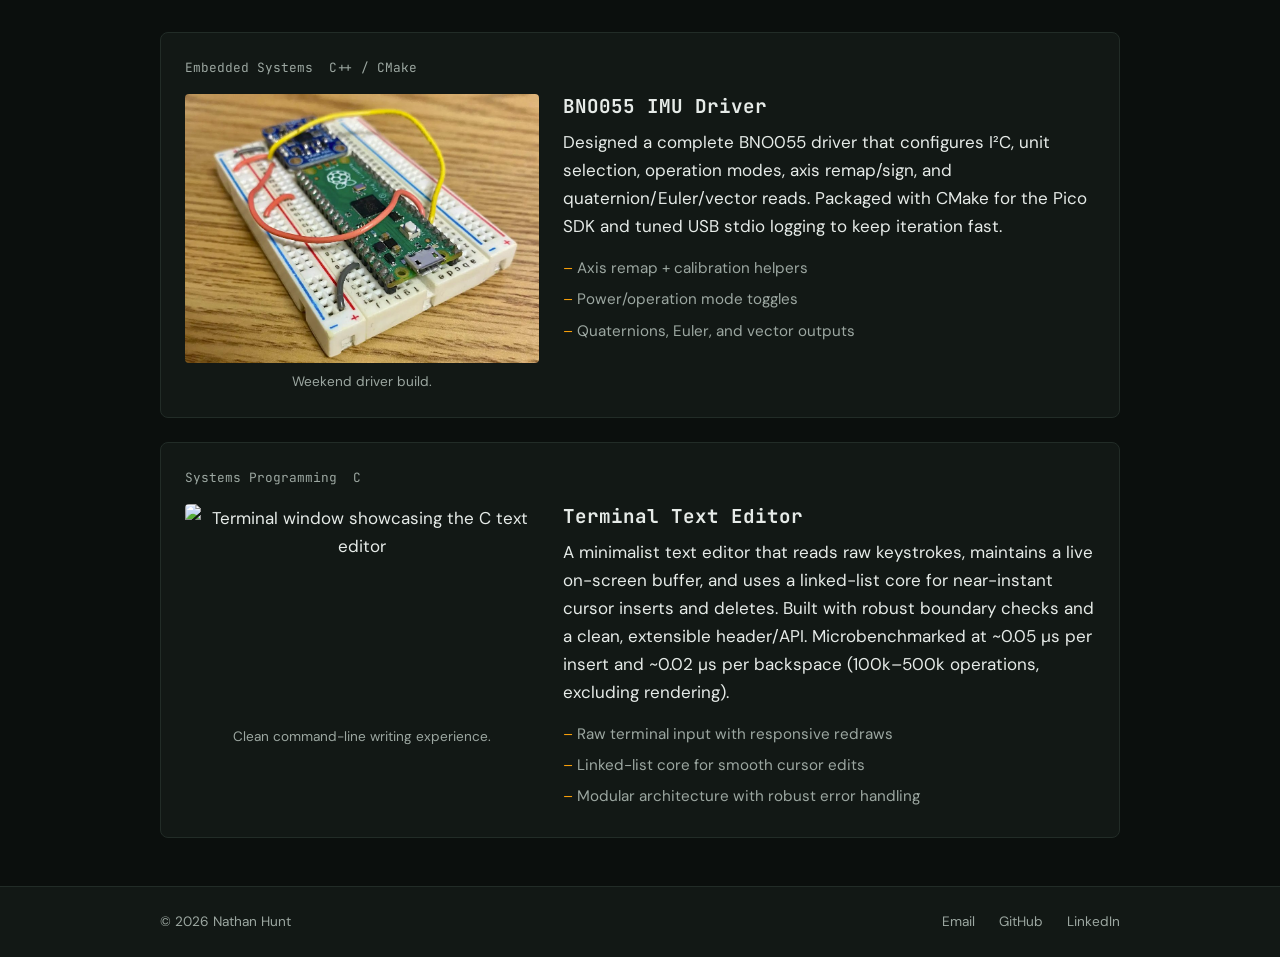
==== commit bb9de457: "update 1.12 This update adds the SAMD21 dev board to the website" ====
--- a/index.html
+++ b/index.html
@@ -4,9 +4,24 @@
 <head>
   <meta charset="utf-8" />
   <meta name="viewport" content="width=device-width, initial-scale=1" />
-
-
-  <title>Projects | Nathan Hunt</title>
+  <meta name="description" content="Nathan Hunt is a computer engineering student at UMass Amherst working on embedded systems, low-level software, and hardware integration, including power and control electronics for the UMass CubeSat team." />
+  <meta name="theme-color" content="#121815" />
+  <meta property="og:type" content="website" />
+  <meta property="og:site_name" content="Nathan Hunt" />
+  <meta property="og:title" content="Nathan Hunt | Embedded Systems and Hardware" />
+  <meta property="og:description" content="Nathan Hunt is a computer engineering student at UMass Amherst working on embedded systems, low-level software, and hardware integration, including power and control electronics for the UMass CubeSat team." />
+  <meta property="og:url" content="https://nhunt1984.github.io/" />
+  <meta property="og:image" content="https://nhunt1984.github.io/images/share-card.jpg" />
+  <meta property="og:image:width" content="1200" />
+  <meta property="og:image:height" content="630" />
+  <meta property="og:image:alt" content="Nathan Hunt, with a render of his SAMD21RT dev board" />
+  <meta name="twitter:card" content="summary_large_image" />
+  <link rel="canonical" href="https://nhunt1984.github.io/" />
+  <link rel="icon" href="images/icons/favicon.svg" type="image/svg+xml" />
+  <link rel="icon" href="images/icons/favicon-32.png" type="image/png" sizes="32x32" />
+  <link rel="apple-touch-icon" href="images/icons/apple-touch-icon.png" />
+
+  <title>Nathan Hunt | Embedded Systems and Hardware</title>
 
   <link rel="preconnect" href="https://fonts.googleapis.com">
   <link rel="preconnect" href="https://fonts.gstatic.com" crossorigin>
@@ -17,21 +32,23 @@
 </head>
 
 <body>
+  <a class="skip-link" href="#main">Skip to content</a>
   <header class="site-header">
     <div class="container header-inner">
-      <div class="brand-mark">Nathan Hunt</div>
+      <a href="index.html" class="brand-mark">Nathan Hunt</a>
       <nav class="site-nav" aria-label="Main navigation">
         <div class="nav-item has-dropdown">
           <a href="index.html" class="nav-link">Experience</a>
-          <div class="dropdown" role="menu" aria-label="Experience shortcuts">
+          <div class="dropdown" role="group" aria-label="Experience shortcuts">
             <a href="index.html#cubesat" class="dropdown-heading">UMass CubeSat</a>
+            <a href="index.html#cubesat_work_mcu" class="dropdown-link">SAMD21RT Dev Board</a>
             <a href="index.html#cubesat_work_pcu" class="dropdown-link">Power Control Unit</a>
-            <a href="index.html#cubesat_work_pdu" class="dropdown-link">Power Delivery Unit</a>
+            <a href="index.html#cubesat_work_pdu" class="dropdown-link">Power Distribution Unit</a>
             <a href="index.html#cubesat_work_2" class="dropdown-link">Radiation Paper</a>
             <a href="index.html#projects" class="dropdown-heading">Projects</a>
             <a href="index.html#plantbuddy" class="dropdown-link">Plant-Buddy</a>
-            <a href="index.html#project_1" class="dropdown-link">BNO055 Drivers</a>
-            <a href="index.html#project_2" class="dropdown-link">Terminal-Based Text Editor</a>
+            <a href="index.html#project_1" class="dropdown-link">BNO055 IMU Driver</a>
+            <a href="index.html#project_2" class="dropdown-link">Terminal Text Editor</a>
           </div>
         </div>
         <a href="about.html" class="nav-link">About</a>
@@ -54,18 +71,59 @@
     </div>
   </header>
 
-  <main class="container page-shell">
+  <main class="container page-shell" id="main">
     <section class="hero">
       <h1 class="hero-name">Nathan Hunt</h1>
-      <p class="hero-subtitle">Embedded Systems · Low-Level Software · Hardware Integration</p>
-
+      <p class="hero-lead">Computer engineering student at UMass Amherst working on embedded systems, low-level software,
+        and hardware integration. I'm looking for full-time roles after I graduate in May 2027.</p>
+      <div class="hero-links">
+        <a class="btn" href="resume.html">View resume</a>
+        <a class="btn" href="mailto:nathanhunt94709@gmail.com">Email me</a>
+      </div>
+      <img class="hero-board" src="images/CubeSat_Images/SAMD21RT_DevBoard_Top.jpg" width="1840" height="527"
+        alt="Top-down render of the SAMD21RT dev board laid on its side, with the USB-C port on the left, the microcontroller in the middle, and a row of header pins along each long edge"
+        decoding="async" />
     </section>
 
     <section class="projects" id="cubesat" aria-label="UMass CubeSat work">
       <div class="section-header">
         <h2>UMass CubeSat</h2>
-        <p class="lead">Designing and building power electronics for a student-led CubeSat mission.</p>
-      </div>
+        <p class="lead">Designing and building power and control electronics for a student-led CubeSat mission.</p>
+      </div>
+
+      <article class="project-card" id="cubesat_work_mcu">
+        <div class="card-meta">
+          <span>PCB Design</span>
+          <span>KiCad / SAMD21</span>
+        </div>
+        <div class="project-body">
+          <figure class="project-media">
+            <img class="expandable" src="images/CubeSat_Images/SAMD21RT_DevBoard_Render.jpg" width="1100" height="1081"
+              alt="3D render of the SAMD21RT dev board, a narrow PCB with a USB-C port at one end, a 64-pin microcontroller at the center, and a row of header pins down each long edge"
+              loading="lazy" decoding="async" />
+            <figcaption>SAMD21RT dev board, rendered from the KiCad design.</figcaption>
+          </figure>
+          <div>
+            <h3>SAMD21RT Dev Board</h3>
+            <p>Designed a 4-layer, 23 × 80 mm development board in KiCad as practice in compact PCB design and so the
+              team's programmer could start writing firmware before the Main Computer is built. The Main Computer will
+              use the radiation-tolerant SAMD21RT to control the PDU rails, monitor for radiation faults, handle
+              redundancy such as shutting off gates or power cycling, manage system backup, and reflash other
+              subsystems. This board runs the ATSAMD21J17D, a same-pinout commercial stand-in, and fits a standard
+              breadboard. USB-C feeds a 3.3 V LDO, a TPS2117 mux selects between USB and an external 3.3 V supply, and
+              a 32.768 kHz crystal gives the RTC a more accurate clock than the internal oscillator. The first boards
+              are being fabricated.</p>
+            <ul class="capability-list" aria-label="Key capabilities">
+              <li>45 of 52 GPIO on 0.1 in headers, including 20 ADC channels, six I²C buses, and SWD</li>
+              <li>USB-C connector protected by TVS and ESD clamps</li>
+              <li>External 3.3 V input damped against hot-plug ringing, simulated at no more than 5.69 V against a 6 V
+                limit</li>
+              <li>Every resistor, capacitor, and inductor sized in a written design doc citing datasheet section and
+                page</li>
+            </ul>
+          </div>
+        </div>
+      </article>
 
       <article class="project-card" id="cubesat_work_pcu">
         <div class="card-meta">
@@ -74,20 +132,19 @@
         </div>
         <div class="project-body">
           <figure class="project-media">
-            <img class="expandable" src="images/CubeSat_Images/AtMegaDevBoard.png"
+            <img class="expandable" src="images/CubeSat_Images/AtMegaDevBoard.jpg" width="718" height="665"
               alt="ATmega128A development board for the Power Control Unit" loading="lazy" decoding="async" />
             <figcaption>PCU development board prototype.</figcaption>
           </figure>
           <div>
             <h3>Power Control Unit Dev Board</h3>
-            <p>Developed and wrote custom drivers for the Power Control Unit development board. Based on the
-              ATmega128A, this will be used to test power
-              systems prior to the creation of the unified BMS/PDU system. For the real flight, we will use the ATmegaS128,
-              which is a drop-in rad-hard alternative.</p>
+            <p>Co-designed the Power Control Unit development board and co-wrote its custom drivers. It was the first
+              version of the Main Computer: based on the ATmega128A, it was designed to control the PDU, monitoring for
+              faults and reacting to them. Adding system backup and reflashing of corrupt images later led to a Main Computer
+              redesign around the more capable SAMD21RT.</p>
             <ul class="capability-list" aria-label="Key capabilities">
               <li>Custom firmware drivers for power management and telemetry</li>
-              <li>Drop-in migration path to rad-hard 128S for flight hardware</li>
-              <li>Prototype validation platform for unified BMS/PDU development</li>
+              <li>Prototype validation platform for unified BMU/PDU development</li>
             </ul>
           </div>
         </div>
@@ -100,15 +157,15 @@
         </div>
         <div class="project-body">
           <figure class="project-media">
-            <img class="expandable" src="images/CubeSat_Images/PDU-TestBoard.png"
-              alt="Power Delivery Unit test board with load switching circuitry" loading="lazy" decoding="async" />
+            <img class="expandable" src="images/CubeSat_Images/PDU-TestBoard.jpg" width="883" height="777"
+              alt="Power Distribution Unit test board with load switching circuitry" loading="lazy" decoding="async" />
             <figcaption>PDU test board for load switching validation.</figcaption>
           </figure>
           <div>
-            <h3>Power Delivery Unit</h3>
-            <p>Designed the Power Delivery Unit that routes regulated power from the BMS to each satellite
+            <h3>Power Distribution Unit</h3>
+            <p>Co-designed the Power Distribution Unit that routes regulated power from the BMU to each satellite
               subsystem. The PDU provides individually switched and current-limited output channels, allowing
-              the flight computer to enable or disable subsystems on demand and isolate faults before they
+              the Main Computer to enable or disable subsystems on demand and isolate faults before they
               propagate to the main bus. The board provides 3.3 V, 5 V, and 12 V rails.</p>
             <ul class="capability-list" aria-label="Key capabilities">
               <li>Independent load switches with overcurrent protection per channel</li>
@@ -127,21 +184,20 @@
           </div>
           <div class="project-body">
             <figure class="project-media">
-              <img src="images/CubeSat_Images/Radiation Assurance For CubeSat Power System_Presentation.png"
+              <img src="images/CubeSat_Images/Radiation Assurance For CubeSat Power System_Presentation.jpg" width="1200" height="800"
                 alt="Radiation assurance research paper presentation poster" loading="lazy" decoding="async" />
-              <figcaption>Click to read the full paper.</figcaption>
+              <figcaption>Presentation poster for the paper.</figcaption>
             </figure>
             <div>
               <h3>Radiation Assurance For CubeSat Power System</h3>
-              <p>Authored a research paper analyzing the radiation environment for a 3–5 year solar synchronous orbit
-                and its effects on the battery management system and power distribution unit. Evaluated TID, SEE, and
+              <p>Authored a research paper analyzing the radiation environment for a 3–5 year sun-synchronous orbit
+                and its effects on the battery management unit and power distribution unit. Evaluated TID, SEE, and
                 DDD threats, then prescribed component-grade and circuit-level mitigation strategies.</p>
               <ul class="capability-list" aria-label="Key capabilities">
-
                 <li>Assessed shielding effectiveness and SEE mitigation strategies</li>
                 <li>Recommended rad-tolerant parts with analog-preferred design policy</li>
               </ul>
-              <span class="read-paper-cta">Read the full paper &rarr;</span>
+              <span class="read-paper-cta">Read the full paper</span>
             </div>
           </div>
         </article>
@@ -167,13 +223,13 @@
         </div>
         <div class="project-body">
           <figure class="project-media">
-            <img class="expandable" src="images/PlantBuddy_Images/BumbleBee_Board_Render.png"
+            <img class="expandable" src="images/PlantBuddy_Images/BumbleBee_Board_Render.jpg" width="648" height="835"
               alt="3D render of the BumbleBee V1 sensor probe board, a stake-shaped PCB with an ESP32-C3 module at the head"
               loading="lazy" decoding="async" />
             <figcaption>BumbleBee V1 probe, rendered from the KiCad design.</figcaption>
           </figure>
           <div>
-            <h3>BumbleBee Sensor Probe</h3>
+            <h4>BumbleBee Sensor Probe</h4>
             <p>Designed a 4-layer, 30 × 110 mm ESP32-C3 sensor probe in KiCad with 48 SMD parts: FDC1004 capacitive
               moisture sensing, SHT40 temperature and humidity, VEML7700 light, an NTC for soil temperature, EC
               electrodes, and a BQ25302 LiPo charger. DRC, ERC, and schematic-parity clean, with the BOM sourced for
@@ -195,13 +251,13 @@
         </div>
         <div class="project-body">
           <figure class="project-media">
-            <img class="expandable" src="images/PlantBuddy_Images/BumbleBee_Sensor_Head.png"
+            <img class="expandable" src="images/PlantBuddy_Images/BumbleBee_Sensor_Head.jpg" width="1100" height="868"
               alt="Close-up render of the probe sensor head showing the ESP32-C3 module, USB-C port, and I2C sensors"
               loading="lazy" decoding="async" />
             <figcaption>The sensor head: ESP32-C3 module, USB-C charging, and the I²C sensor cluster.</figcaption>
           </figure>
           <div>
-            <h3>Probe Firmware</h3>
+            <h4>Probe Firmware</h4>
             <p>Wrote the ESP-IDF C firmware that runs the probe: I²C sensor drivers, a packed NimBLE advertisement
               payload, and a deep-sleep duty cycle measured at ~5.4 µA against an 11.6 µA budget. The probe wakes on a
               timer, powers its sensor rail, reads, broadcasts, and sleeps. It does no interpretation of its own; all
@@ -222,13 +278,13 @@
         </div>
         <div class="project-body">
           <figure class="project-media">
-            <img class="expandable" src="images/PlantBuddy_Images/Hive_Dashboard.jpg"
+            <img class="expandable" src="images/PlantBuddy_Images/Hive_Dashboard.jpg" width="1400" height="1316"
               alt="Hive dashboard showing three plant cards with moisture, air temperature, humidity, and battery readings"
               loading="lazy" decoding="async" />
             <figcaption>The Hive dashboard, running against simulated probes.</figcaption>
           </figure>
           <div>
-            <h3>Hive Hub &amp; Dashboard</h3>
+            <h4>Hive Hub &amp; Dashboard</h4>
             <p>Built the Hive hub in Python on a Raspberry Pi CM5: a BLE collector into SQLite, a calibration
               pipeline (VPD, lux to PPFD to DLI, NTC Beta), a FastAPI API, and a PWA dashboard with Web Push watering
               and feeding alerts. Deployed as systemd services with a self-verifying update and rollback script, and
@@ -256,12 +312,12 @@
         </div>
         <div class="project-body">
           <figure class="project-media">
-            <img src="images/Project_images/BNO055_Project_Cover.png"
+            <img class="expandable" src="images/Project_images/BNO055_Project_Cover.jpg" width="1045" height="791"
               alt="Breadboard and BNO055 wired to a microcontroller" loading="lazy" decoding="async" />
             <figcaption>Weekend driver build.</figcaption>
           </figure>
           <div>
-            <h3>Wrote drivers for the BNO055</h3>
+            <h4>BNO055 IMU Driver</h4>
             <p>Designed a complete BNO055 driver that configures I²C, unit selection, operation modes, axis remap/sign,
               and quaternion/Euler/vector reads. Packaged with CMake for the Pico SDK and tuned USB stdio logging to
               keep iteration fast.</p>
@@ -281,12 +337,13 @@
         </div>
         <div class="project-body">
           <figure class="project-media">
-            <img src="images/Project_images/Text_editor_P_cover.png" alt="Terminal window showcasing the C text editor"
+            <img class="expandable" src="images/Project_images/Text_editor_P_cover.png" width="709" height="428"
+              alt="Terminal window showcasing the C text editor"
               loading="lazy" decoding="async" />
             <figcaption>Clean command-line writing experience.</figcaption>
           </figure>
           <div>
-            <h3>Terminal-based text editor</h3>
+            <h4>Terminal Text Editor</h4>
             <p>A minimalist text editor that reads raw keystrokes, maintains a live on-screen buffer, and uses a
               linked-list core for near-instant cursor inserts and deletes. Built with robust boundary checks and a
               clean, extensible header/API. Microbenchmarked at ~0.05 µs per insert and ~0.02 µs per backspace
@@ -306,6 +363,7 @@
     <div class="container footer-inner">
       <span class="footer-copy">© 2026 Nathan Hunt</span>
       <div class="footer-links">
+        <a href="mailto:nathanhunt94709@gmail.com">Email</a>
         <a href="https://github.com/nhunt1984" target="_blank" rel="noopener noreferrer">GitHub</a>
         <a href="https://www.linkedin.com/in/nathan-hunt-a6624a30b/" target="_blank"
           rel="noopener noreferrer">LinkedIn</a>
@@ -313,10 +371,6 @@
     </div>
   </footer>
 
-  <div id="lightbox" class="lightbox" aria-hidden="true">
-    <img id="lightbox-img" src="" alt="" />
-  </div>
-
   <script src="nav.js"></script>
 </body>
 
--- a/styles.css
+++ b/styles.css
@@ -7,20 +7,22 @@
 }
 
 :root {
-  --bg: #0a0a0a;
-  --surface: #141414;
-  --border: #1e1e1e;
-  --text: #e5e5e5;
-  --muted: #737373;
+  --bg: #0b0f0d;
+  --surface: #121815;
+  --border: #222c27;
+  --text: #e6ebe8;
+  --muted: #9ca7a1;
   --accent: #f59e0b;
   color-scheme: dark;
 }
 
-html, body {
-  height: 100%;
+html {
+  scroll-padding-top: 5.5rem;
 }
 
 body {
+  display: flex;
+  flex-direction: column;
   min-height: 100vh;
   font-family: "DM Sans", sans-serif;
   background: var(--bg);
@@ -33,16 +35,38 @@
 
 .container {
   width: 100%;
-  max-width: 960px;
-  margin: 0 auto;
-  padding: 0 1.5rem;
+  max-width: 1008px;
+  margin-inline: auto;
+  padding-inline: 1.5rem;
 }
 
 .page-shell {
   display: flex;
   flex-direction: column;
+  flex: 1;
   gap: 4rem;
-  padding: 3rem 0;
+  padding-block: 3rem;
+}
+
+.page-shell-tight {
+  gap: 1.5rem;
+}
+
+.skip-link {
+  position: absolute;
+  top: -4rem;
+  left: 1rem;
+  z-index: 300;
+  padding: 0.5rem 0.75rem;
+  border-radius: 4px;
+  background: var(--accent);
+  color: var(--bg);
+  font-weight: 700;
+  text-decoration: none;
+}
+
+.skip-link:focus {
+  top: 0.75rem;
 }
 
 /* ===== Header & Navigation ===== */
@@ -61,7 +85,7 @@
   align-items: center;
   justify-content: space-between;
   gap: 1rem;
-  padding: 0.75rem 0;
+  padding-block: 0.75rem;
 }
 
 .brand-mark {
@@ -69,6 +93,11 @@
   font-weight: 700;
   color: var(--accent);
   text-decoration: none;
+}
+
+.brand-mark:focus-visible {
+  outline: 2px solid var(--accent);
+  outline-offset: 2px;
 }
 
 .site-nav {
@@ -83,7 +112,7 @@
   text-decoration: none;
   color: var(--text);
   border-bottom: 2px solid transparent;
-  transition: color 0.3s ease, border-color 0.3s ease;
+  transition: color 0.2s ease, border-color 0.2s ease;
 }
 
 .nav-link:hover {
@@ -121,6 +150,16 @@
   z-index: 50;
 }
 
+/* Keeps the menu open while the mouse crosses the gap above it */
+.dropdown::before {
+  content: "";
+  position: absolute;
+  top: -6px;
+  left: 0;
+  right: 0;
+  height: 6px;
+}
+
 .has-dropdown:hover .dropdown,
 .has-dropdown:focus-within .dropdown {
   opacity: 1;
@@ -134,7 +173,7 @@
   color: var(--text);
   text-decoration: none;
   white-space: nowrap;
-  transition: color 0.3s ease;
+  transition: color 0.2s ease;
 }
 
 .dropdown-link:hover {
@@ -149,16 +188,14 @@
 .dropdown-heading {
   display: block;
   padding: 0.4rem 0.75rem 0.15rem;
-  font-size: 0.7rem;
+  font-size: 0.8rem;
   font-weight: 700;
-  text-transform: uppercase;
-  letter-spacing: 0.08em;
   color: var(--muted);
 }
 
 a.dropdown-heading {
   text-decoration: none;
-  transition: color 0.3s ease;
+  transition: color 0.2s ease;
 }
 
 a.dropdown-heading:hover {
@@ -178,25 +215,6 @@
   margin-top: 0.35rem;
   border-top: 1px solid var(--border);
   padding-top: 0.5rem;
-}
-
-.subsection-header {
-  margin-top: 1rem;
-}
-
-.subsection-heading {
-  font-family: "JetBrains Mono", monospace;
-  font-size: 1.1rem;
-  font-weight: 600;
-  color: var(--muted);
-  text-transform: uppercase;
-  letter-spacing: 0.06em;
-  margin-bottom: 0.75rem;
-}
-
-.subsection-header .lead {
-  color: var(--muted);
-  max-width: 65ch;
 }
 
 .nav-icon {
@@ -208,7 +226,7 @@
   margin-left: 0.5rem;
   color: var(--text);
   text-decoration: none;
-  transition: color 0.3s ease;
+  transition: color 0.2s ease;
 }
 
 .nav-icon:hover {
@@ -229,48 +247,59 @@
 /* ===== Hero ===== */
 
 .hero {
-  padding: 2rem 0;
+  display: flex;
+  flex-direction: column;
+  gap: 1.25rem;
 }
 
 .hero-name {
   font-family: "JetBrains Mono", monospace;
-  font-size: clamp(2rem, 3vw, 2.5rem);
+  font-size: clamp(2.5rem, 6vw, 3.75rem);
   font-weight: 700;
-  margin-bottom: 0.5rem;
-}
-
-.hero-subtitle {
-  font-family: "JetBrains Mono", monospace;
-  font-size: 0.9rem;
-  color: var(--muted);
-  letter-spacing: 0.05em;
-  margin-bottom: 1rem;
+  line-height: 1.1;
+  letter-spacing: -0.02em;
 }
 
 .hero-lead {
-  color: var(--muted);
-  max-width: 60ch;
-  margin-bottom: 1.5rem;
+  max-width: 58ch;
+  font-size: 1.2rem;
+  line-height: 1.55;
 }
 
 .hero-links {
   display: flex;
-  gap: 1.5rem;
-}
-
-.hero-links a {
-  color: var(--accent);
-  text-decoration: none;
+  flex-wrap: wrap;
+  gap: 0.75rem;
+}
+
+.hero-board {
+  display: block;
+  width: 100%;
+  height: auto;
+  margin-top: 1rem;
+  border-radius: 6px;
+}
+
+/* ===== Buttons ===== */
+
+.btn {
+  display: inline-block;
+  padding: 0.6rem 1.2rem;
   font-family: "JetBrains Mono", monospace;
   font-size: 0.95rem;
-  transition: color 0.3s ease;
-}
-
-.hero-links a:hover {
-  text-decoration: underline;
-}
-
-.hero-links a:focus-visible {
+  color: var(--accent);
+  border: 1px solid var(--accent);
+  border-radius: 4px;
+  text-decoration: none;
+  transition: color 0.2s ease, background-color 0.2s ease;
+}
+
+.btn:hover {
+  background: var(--accent);
+  color: var(--bg);
+}
+
+.btn:focus-visible {
   outline: 2px solid var(--accent);
   outline-offset: 2px;
 }
@@ -278,15 +307,6 @@
 /* ===== Section Headers ===== */
 
 .section-header {
-  margin-bottom: 2rem;
-}
-
-.eyebrow {
-  font-family: "JetBrains Mono", monospace;
-  text-transform: uppercase;
-  letter-spacing: 0.12em;
-  font-size: 0.8rem;
-  color: var(--muted);
   margin-bottom: 0.5rem;
 }
 
@@ -297,6 +317,22 @@
 }
 
 .section-header .lead {
+  color: var(--muted);
+  max-width: 65ch;
+}
+
+.subsection-header {
+  margin-top: 1.5rem;
+}
+
+.subsection-heading {
+  font-family: "JetBrains Mono", monospace;
+  font-size: 1.35rem;
+  font-weight: 700;
+  margin-bottom: 0.35rem;
+}
+
+.subsection-header .lead {
   color: var(--muted);
   max-width: 65ch;
 }
@@ -314,21 +350,20 @@
   border: 1px solid var(--border);
   border-radius: 8px;
   padding: 1.5rem;
-  transition: border-color 0.3s ease;
-}
-
-.project-card:hover {
+  transition: border-color 0.2s ease;
+}
+
+.project-card:target {
   border-color: var(--accent);
 }
 
 .card-meta {
   display: flex;
-  gap: 1rem;
+  flex-wrap: wrap;
+  gap: 0.25rem 1rem;
   margin-bottom: 1rem;
   font-family: "JetBrains Mono", monospace;
   font-size: 0.8rem;
-  text-transform: uppercase;
-  letter-spacing: 0.05em;
   color: var(--muted);
 }
 
@@ -339,15 +374,13 @@
   align-items: start;
 }
 
-.project-card h3 {
-  font-family: "JetBrains Mono", monospace;
-  font-size: 1.25rem;
+.project-card h3,
+.project-card h4 {
+  font-family: "JetBrains Mono", monospace;
+  font-size: 1.2rem;
+  line-height: 1.35;
   margin-bottom: 0.5rem;
-  transition: color 0.3s ease;
-}
-
-.project-card:hover h3 {
-  color: var(--accent);
+  transition: color 0.2s ease;
 }
 
 .project-card p {
@@ -362,7 +395,8 @@
 }
 
 .capability-list li {
-  padding: 0.2rem 0;
+  padding: 0.2rem 0 0.2rem 0.8em;
+  text-indent: -0.8em;
   color: var(--muted);
   font-size: 0.95rem;
 }
@@ -389,11 +423,44 @@
   margin-top: 0.5rem;
 }
 
+/* ===== Project Card Link ===== */
+
+.project-card-link {
+  display: block;
+  border-radius: 8px;
+  color: inherit;
+  text-decoration: none;
+}
+
+.project-card-link:hover .project-card {
+  border-color: var(--accent);
+}
+
+.project-card-link:hover h3 {
+  color: var(--accent);
+}
+
+.project-card-link:focus-visible {
+  outline: 2px solid var(--accent);
+  outline-offset: 2px;
+}
+
+.read-paper-cta {
+  display: inline-block;
+  margin-top: 1rem;
+  font-family: "JetBrains Mono", monospace;
+  font-size: 0.9rem;
+  color: var(--accent);
+}
+
+.project-card-link:hover .read-paper-cta {
+  text-decoration: underline;
+}
+
 /* ===== About Page ===== */
 
 .about-header {
   text-align: center;
-  margin-bottom: 2rem;
 }
 
 .about-photo {
@@ -429,44 +496,22 @@
   margin-bottom: 0;
 }
 
-/* ===== Resume Page ===== */
+.about-text a {
+  color: var(--accent);
+}
+
+/* ===== Resume & Paper Pages ===== */
 
 .page-title {
   font-family: "JetBrains Mono", monospace;
-  font-size: clamp(2rem, 3vw, 2.5rem);
-  margin-bottom: 0.25rem;
+  font-size: clamp(1.75rem, 3vw, 2.5rem);
+  line-height: 1.2;
+  margin-bottom: 0.5rem;
 }
 
 .page-intro {
   color: var(--muted);
-  margin-bottom: 1.5rem;
-}
-
-.resume-embed {
-  text-align: center;
-}
-
-.btn-download {
-  display: inline-block;
-  padding: 0.6rem 1.2rem;
-  font-family: "JetBrains Mono", monospace;
-  font-size: 0.95rem;
-  color: var(--accent);
-  border: 1px solid var(--accent);
-  border-radius: 4px;
-  text-decoration: none;
-  transition: color 0.3s ease, border-color 0.3s ease;
-  margin-bottom: 1.5rem;
-}
-
-.btn-download:hover {
-  color: var(--text);
-  border-color: var(--text);
-}
-
-.btn-download:focus-visible {
-  outline: 2px solid var(--accent);
-  outline-offset: 2px;
+  max-width: 65ch;
 }
 
 .resume-preview {
@@ -482,16 +527,6 @@
   display: block;
   border-radius: 4px;
 }
-
-/* ===== Project Card Link ===== */
-
-.project-card-link {
-  text-decoration: none;
-  color: inherit;
-  display: block;
-}
-
-/* ===== PDF Viewer ===== */
 
 .pdf-viewer {
   width: 100%;
@@ -507,13 +542,16 @@
   display: block;
 }
 
+.pdf-viewer a {
+  color: var(--accent);
+}
+
 /* ===== Footer ===== */
 
 .site-footer {
   background: var(--surface);
   border-top: 1px solid var(--border);
-  padding: 1.5rem 0;
-  margin-top: 4rem;
+  padding-block: 1.5rem;
 }
 
 .footer-inner {
@@ -536,7 +574,7 @@
   color: var(--muted);
   text-decoration: none;
   font-size: 0.85rem;
-  transition: color 0.3s ease;
+  transition: color 0.2s ease;
 }
 
 .footer-links a:hover {
@@ -548,23 +586,20 @@
   outline-offset: 2px;
 }
 
-.read-paper-cta {
-  display: inline-block;
-  margin-top: 1rem;
-  font-family: "JetBrains Mono", monospace;
-  font-size: 0.9rem;
-  color: var(--accent);
-  transition: color 0.3s ease;
-}
-
-.project-card-link:hover .read-paper-cta {
-  text-decoration: underline;
-}
-
 /* ===== Lightbox ===== */
 
 .expandable {
-  cursor: pointer;
+  cursor: zoom-in;
+  transition: opacity 0.2s ease;
+}
+
+.expandable:hover {
+  opacity: 0.85;
+}
+
+.expandable:focus-visible {
+  outline: 2px solid var(--accent);
+  outline-offset: 2px;
 }
 
 .lightbox {
@@ -577,13 +612,15 @@
   background: rgba(0, 0, 0, 0.85);
   opacity: 0;
   visibility: hidden;
-  transition: opacity 0.3s ease, visibility 0.3s ease;
-  cursor: pointer;
-}
-
+  transition: opacity 0.2s ease, visibility 0.2s ease;
+  cursor: zoom-out;
+}
+
+/* Visible straight away when opening, so the close button can take focus */
 .lightbox[aria-hidden="false"] {
   opacity: 1;
   visibility: visible;
+  transition: opacity 0.2s ease;
 }
 
 .lightbox img {
@@ -594,31 +631,112 @@
   cursor: default;
 }
 
+.lightbox-close {
+  position: absolute;
+  top: 1rem;
+  right: 1rem;
+  width: 2.75rem;
+  height: 2.75rem;
+  font-size: 1.75rem;
+  line-height: 1;
+  color: var(--text);
+  background: var(--surface);
+  border: 1px solid var(--border);
+  border-radius: 50%;
+  cursor: pointer;
+  transition: color 0.2s ease, border-color 0.2s ease;
+}
+
+.lightbox-close:hover {
+  color: var(--accent);
+  border-color: var(--accent);
+}
+
+.lightbox-close:focus-visible {
+  outline: 2px solid var(--accent);
+  outline-offset: 2px;
+}
+
+/* ===== Motion ===== */
+
+@media (prefers-reduced-motion: reduce) {
+  *, *::before, *::after {
+    transition: none !important;
+  }
+}
+
 /* ===== Responsive ===== */
 
+/* Touch screens can't hover, and tapping a menu link navigates straight away */
+@media (hover: none) {
+  .dropdown {
+    display: none;
+  }
+}
+
 @media (max-width: 640px) {
+  html {
+    scroll-padding-top: 1rem;
+  }
+
   .container {
-    padding: 0 1rem;
+    padding-inline: 1rem;
+  }
+
+  .page-shell {
+    gap: 2.5rem;
+    padding-block: 2rem;
+  }
+
+  .page-shell-tight {
+    gap: 1.25rem;
+  }
+
+  /* A sticky header would take too much of a phone screen */
+  .site-header {
+    position: static;
   }
 
   .header-inner {
     flex-wrap: wrap;
-    gap: 0.75rem;
+    gap: 0.25rem;
+    padding-block: 0.6rem 0.25rem;
   }
 
   .site-nav {
     width: 100%;
-    justify-content: center;
-    flex-wrap: wrap;
-    gap: 0.25rem;
+    justify-content: space-between;
+    gap: 0;
+  }
+
+  .nav-link {
+    padding: 0.4rem 0.35rem;
   }
 
   .nav-icon {
+    width: 36px;
+    height: 36px;
     margin-left: 0;
+  }
+
+  .hero-lead {
+    font-size: 1.1rem;
+  }
+
+  .project-card {
+    padding: 1.25rem;
   }
 
   .project-body {
     grid-template-columns: 1fr;
+  }
+
+  .page-card {
+    padding: 1.25rem;
+  }
+
+  .resume-preview {
+    padding: 0.5rem;
   }
 
   .footer-inner {
